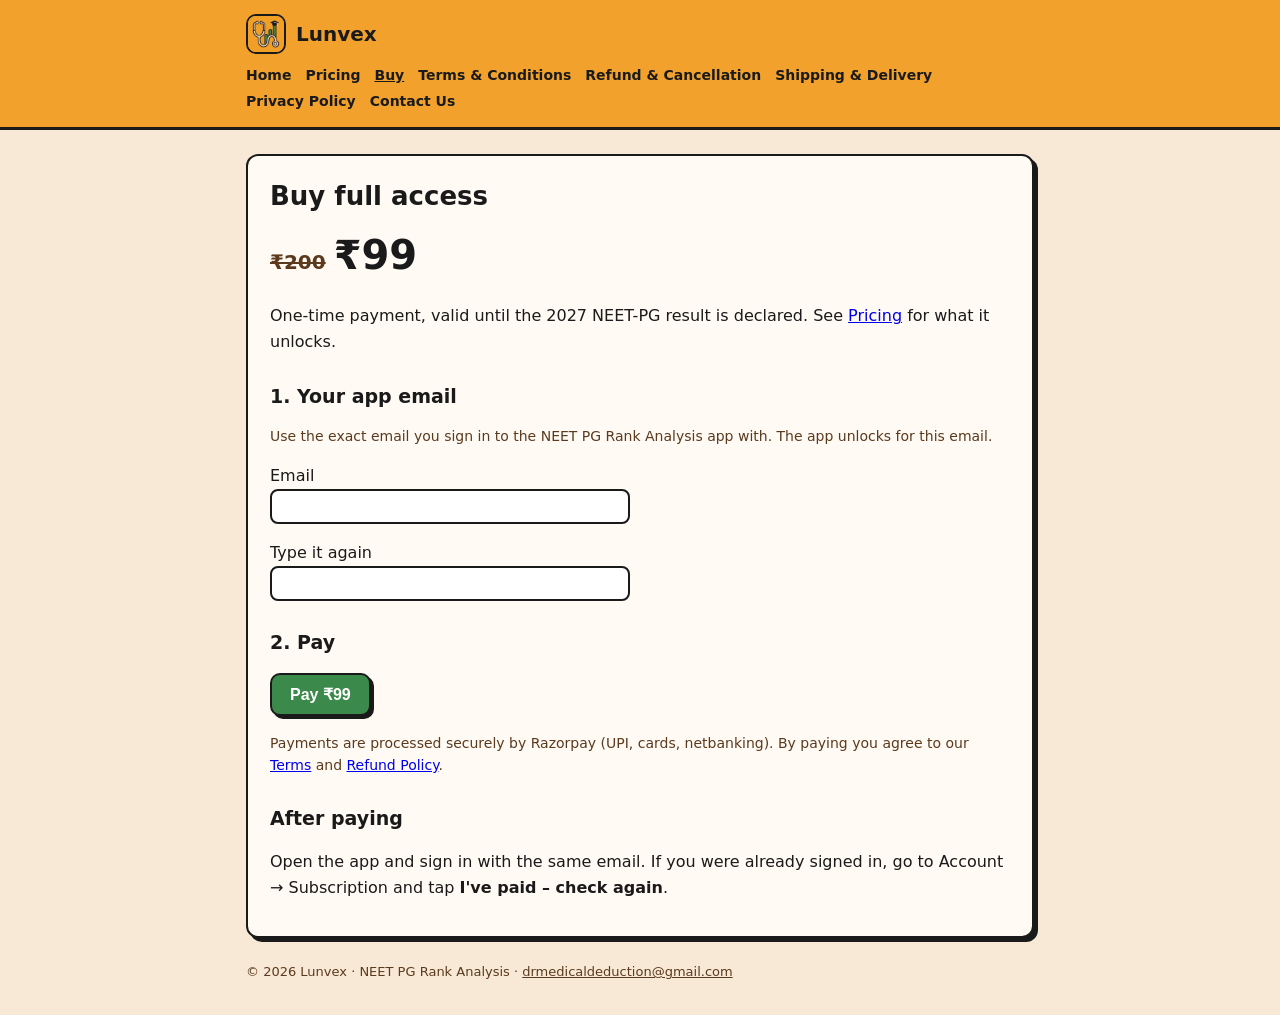
==== buy.html @ 87028dd6 "Add Buy page (Razorpay) and describe website payments Co-Authored-By: Claude Opus 5.5 <noreply@anthr" ====
<!DOCTYPE html>
<html lang="en">
<head>
<meta charset="UTF-8">
<meta name="viewport" content="width=device-width, initial-scale=1">
<title>Buy - NEET PG Rank Analysis by Lunvex</title>
<link rel="icon" type="image/png" href="favicon.png">
<link rel="stylesheet" href="style.css">
</head>
<body>
<header><div class="bar"><a class="brand" href="index.html"><img src="img/logo.png" width="40" height="40" alt="">Lunvex</a><nav><a href="index.html">Home</a><a href="pricing.html">Pricing</a><a href="buy.html" aria-current="page">Buy</a><a href="terms.html">Terms &amp; Conditions</a><a href="refund.html">Refund &amp; Cancellation</a><a href="shipping.html">Shipping &amp; Delivery</a><a href="privacy.html">Privacy Policy</a><a href="contact.html">Contact Us</a></nav></div></header>
<main>
<div class="card">
<h1>Buy full access</h1>
<p class="price"><span class="was">&#8377;200</span>&#8377;99</p>
<p>One-time payment, valid until the 2027 NEET-PG result is declared. See <a href="pricing.html">Pricing</a> for what it unlocks.</p>
<h2>1. Your app email</h2>
<p class="muted">Use the exact email you sign in to the NEET PG Rank Analysis app with. The app unlocks for this email.</p>
<p><label>Email<br><input id="email" type="email" autocomplete="email" style="width:100%;max-width:360px;padding:8px;border:2px solid var(--ink);border-radius:8px"></label></p>
<p><label>Type it again<br><input id="email2" type="email" autocomplete="off" style="width:100%;max-width:360px;padding:8px;border:2px solid var(--ink);border-radius:8px"></label></p>
<h2>2. Pay</h2>
<p><button id="pay" class="btn" type="button" style="cursor:pointer;font-size:16px">Pay &#8377;99</button></p>
<p id="msg" role="status" style="font-weight:700"></p>
<p class="muted">Payments are processed securely by Razorpay (UPI, cards, netbanking). By paying you agree to our <a href="terms.html">Terms</a> and <a href="refund.html">Refund Policy</a>.</p>
<h2>After paying</h2>
<p>Open the app and sign in with the same email. If you were already signed in, go to Account &rarr; Subscription and tap <strong>I've paid &ndash; check again</strong>.</p>
</div>
<script src="https://checkout.razorpay.com/v1/checkout.js"></script>
<script>
(function () {
  var BASE = "https://us-central1-neet-pg-allotment-explorer.cloudfunctions.net";
  var msg = document.getElementById("msg");
  var btn = document.getElementById("pay");
  function say(t, ok) { msg.textContent = t; msg.style.color = ok ? "var(--green)" : "var(--brown)"; }
  function post(path, body) {
    return fetch(BASE + "/" + path, {method: "POST", headers: {"Content-Type": "application/json"}, body: JSON.stringify(body)})
      .then(function (r) { return r.json().then(function (j) { if (!r.ok) throw new Error(j.error || "Request failed"); return j; }); });
  }
  btn.addEventListener("click", function () {
    var e1 = document.getElementById("email").value.trim().toLowerCase();
    var e2 = document.getElementById("email2").value.trim().toLowerCase();
    if (!/^[^\s@]+@[^\s@]+\.[^\s@]+$/.test(e1)) { say("Enter a valid email address."); return; }
    if (e1 !== e2) { say("The two emails don't match."); return; }
    btn.disabled = true; say("Starting payment...", true);
    post("createWebOrder", {email: e1}).then(function (o) {
      var rzp = new Razorpay({
        key: o.keyId, amount: o.amount, currency: "INR", order_id: o.orderId,
        name: "Lunvex", description: "NEET PG Rank Analysis - Full Access",
        prefill: {email: o.email}, theme: {color: "#f2a22c"},
        handler: function (resp) {
          say("Confirming payment...", true);
          post("confirmWebPayment", resp).then(function (r) {
            if (r.status === "paid") say("Payment received. Your app is unlocked for " + r.email + ".", true);
            else say("Payment received and being confirmed. Your app will unlock within a few minutes.", true);
          }).catch(function (err) { say(err.message); });
        },
        modal: {ondismiss: function () { btn.disabled = false; say("Payment cancelled."); }}
      });
      rzp.on("payment.failed", function () { btn.disabled = false; say("Payment failed. Please try again."); });
      rzp.open();
    }).catch(function (err) { btn.disabled = false; say(err.message); });
  });
})();
</script>
</main>
<footer>&copy; 2026 Lunvex &middot; NEET PG Rank Analysis &middot; <a href="mailto:drmedicaldeduction@gmail.com">drmedicaldeduction@gmail.com</a></footer>
</body>
</html>
---- style.css ----
:root{--ink:#1a1a1a;--orange:#f2a22c;--cream:#f8e9d6;--panel:#fffaf3;--brown:#5b3a1e;--green:#3c8a4b}
*{box-sizing:border-box}
body{margin:0;font-family:system-ui,-apple-system,"Segoe UI",Roboto,sans-serif;background:var(--cream);color:var(--ink);line-height:1.6}
header{background:var(--orange);border-bottom:3px solid var(--ink)}
.bar{max-width:820px;margin:0 auto;padding:14px 16px;display:flex;flex-wrap:wrap;align-items:center;gap:10px 18px}
.brand{font-weight:900;font-size:20px;color:var(--ink);text-decoration:none;margin-right:auto;display:flex;align-items:center;gap:10px}
.brand img{border:2px solid var(--ink);border-radius:10px}
nav{display:flex;flex-wrap:wrap;gap:4px 14px}
nav a{color:var(--ink);text-decoration:none;font-weight:600;font-size:14px}
nav a:hover,nav a[aria-current]{text-decoration:underline}
main{max-width:820px;margin:24px auto;padding:0 16px}
.card{background:var(--panel);border:2px solid var(--ink);border-radius:12px;box-shadow:4px 4px 0 var(--ink);padding:20px 22px;margin-bottom:22px}
h1{font-size:26px;margin:0 0 6px}
h2{font-size:19px;margin:26px 0 6px}
.card > h2:first-child{margin-top:0}
.muted{color:var(--brown);font-size:14px}
.price{font-size:40px;font-weight:900;margin:4px 0}
.was{text-decoration:line-through;color:var(--brown);font-size:20px;margin-right:8px}
.btn{display:inline-block;background:var(--green);color:#fff;font-weight:700;padding:10px 18px;border:2px solid var(--ink);border-radius:10px;text-decoration:none;box-shadow:3px 3px 0 var(--ink)}
dl{display:grid;grid-template-columns:max-content 1fr;gap:6px 16px;margin:0}
dt{font-weight:700}
dd{margin:0}
.shots{display:grid;grid-template-columns:repeat(auto-fit,minmax(160px,1fr));gap:16px;margin-top:10px}
.shots figure{margin:0;text-align:center}
.shots img{width:100%;max-width:240px;height:auto;border:2px solid var(--ink);border-radius:14px;box-shadow:3px 3px 0 var(--ink)}
.shots figcaption{font-size:13px;color:var(--brown);margin-top:6px}
footer{max-width:820px;margin:0 auto 32px;padding:0 16px;font-size:13px;color:var(--brown)}
footer a{color:var(--brown)}
@media (max-width:520px){dl{grid-template-columns:1fr}dd{margin-bottom:8px}}
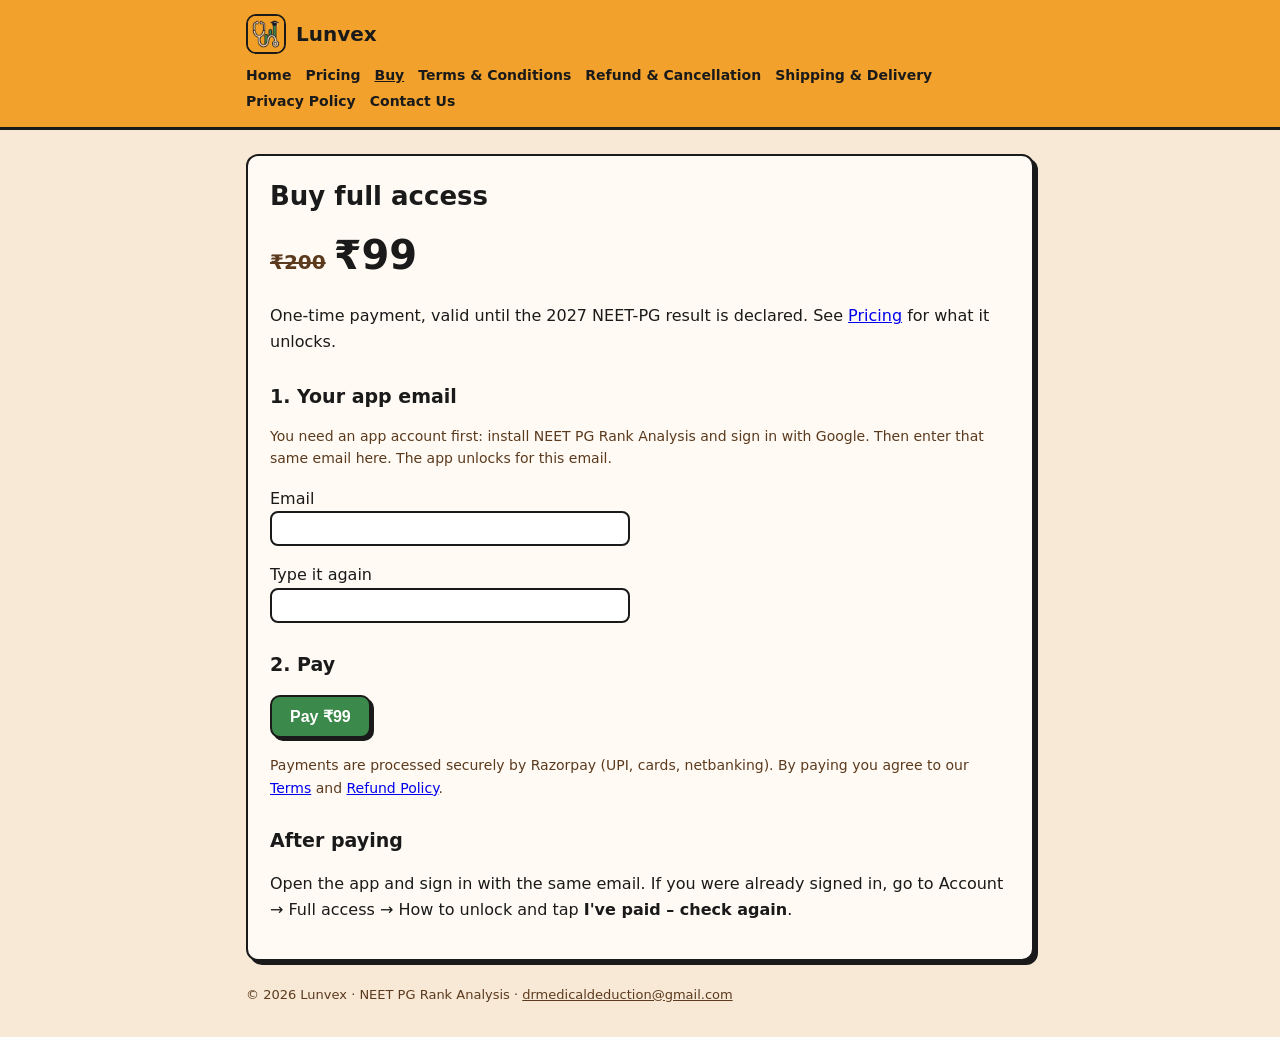
==== commit 24b1d0e5: "Show Buy page; refund if the app does not unlock Co-Authored-By: Claude Opus 5.5 <noreply@anthropic." ====
--- a/buy.html
+++ b/buy.html
@@ -15,7 +15,7 @@
 <p class="price"><span class="was">&#8377;200</span>&#8377;99</p>
 <p>One-time payment, valid until the 2027 NEET-PG result is declared. See <a href="pricing.html">Pricing</a> for what it unlocks.</p>
 <h2>1. Your app email</h2>
-<p class="muted">Use the exact email you sign in to the NEET PG Rank Analysis app with. The app unlocks for this email.</p>
+<p class="muted">You need an app account first: install NEET PG Rank Analysis and sign in with Google. Then enter that same email here. The app unlocks for this email.</p>
 <p><label>Email<br><input id="email" type="email" autocomplete="email" style="width:100%;max-width:360px;padding:8px;border:2px solid var(--ink);border-radius:8px"></label></p>
 <p><label>Type it again<br><input id="email2" type="email" autocomplete="off" style="width:100%;max-width:360px;padding:8px;border:2px solid var(--ink);border-radius:8px"></label></p>
 <h2>2. Pay</h2>
@@ -23,7 +23,7 @@
 <p id="msg" role="status" style="font-weight:700"></p>
 <p class="muted">Payments are processed securely by Razorpay (UPI, cards, netbanking). By paying you agree to our <a href="terms.html">Terms</a> and <a href="refund.html">Refund Policy</a>.</p>
 <h2>After paying</h2>
-<p>Open the app and sign in with the same email. If you were already signed in, go to Account &rarr; Subscription and tap <strong>I've paid &ndash; check again</strong>.</p>
+<p>Open the app and sign in with the same email. If you were already signed in, go to Account &rarr; Full access &rarr; How to unlock and tap <strong>I've paid &ndash; check again</strong>.</p>
 </div>
 <script src="https://checkout.razorpay.com/v1/checkout.js"></script>
 <script>
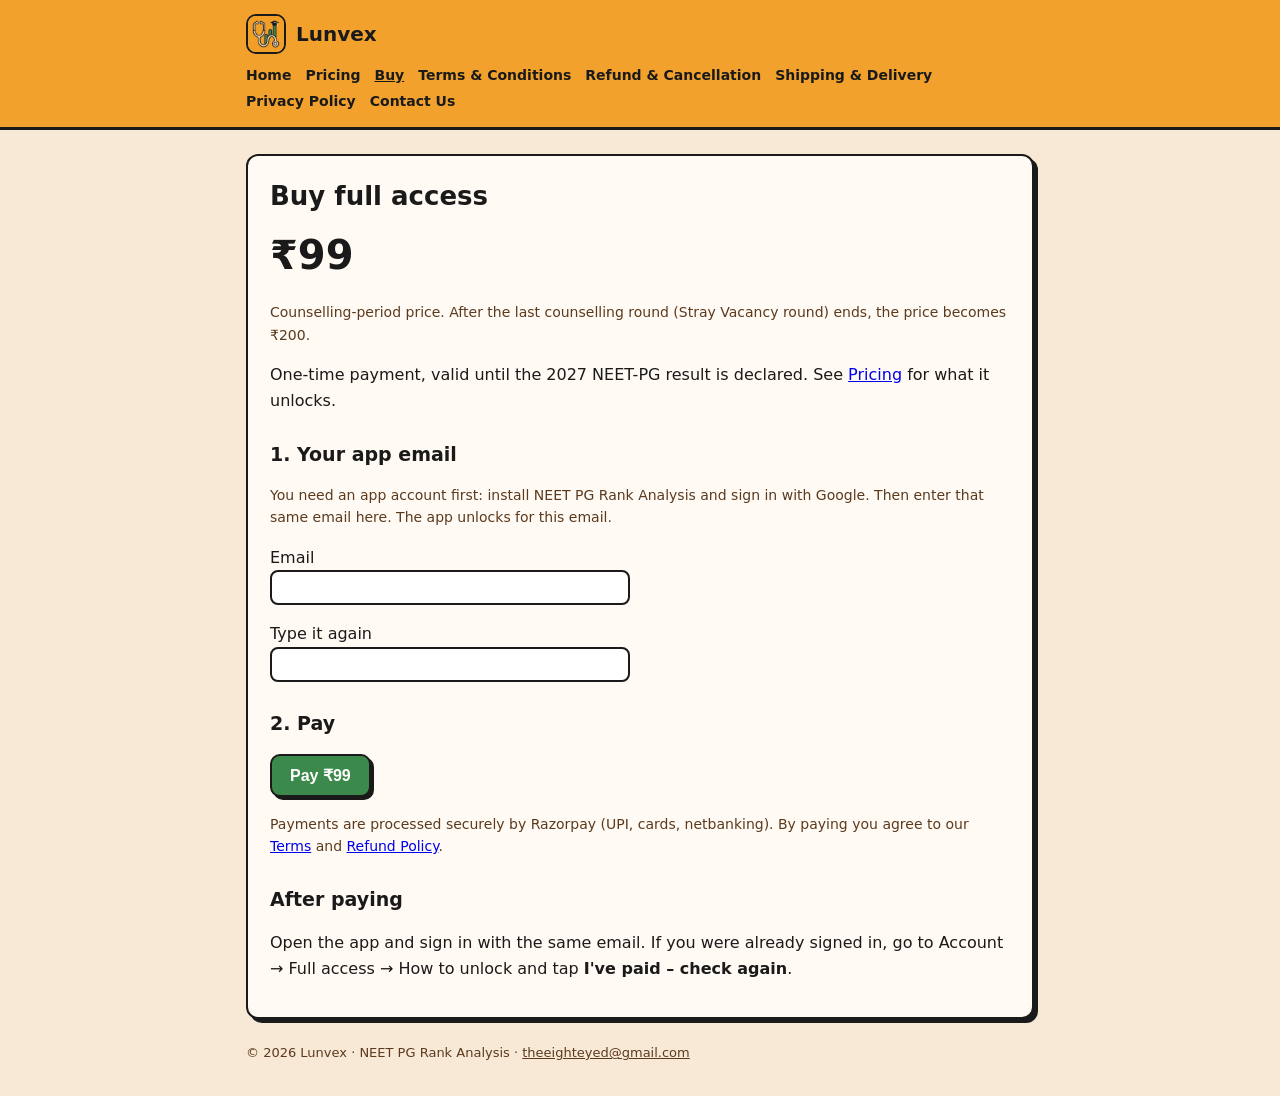
==== commit b3271a8e: "Privacy: what account deletion removes and keeps; honest counselling-period price; Google sign-in in" ====
--- a/buy.html
+++ b/buy.html
@@ -12,7 +12,8 @@
 <main>
 <div class="card">
 <h1>Buy full access</h1>
-<p class="price"><span class="was">&#8377;200</span>&#8377;99</p>
+<p class="price">&#8377;99</p>
+<p class="muted">Counselling-period price. After the last counselling round (Stray Vacancy round) ends, the price becomes &#8377;200.</p>
 <p>One-time payment, valid until the 2027 NEET-PG result is declared. See <a href="pricing.html">Pricing</a> for what it unlocks.</p>
 <h2>1. Your app email</h2>
 <p class="muted">You need an app account first: install NEET PG Rank Analysis and sign in with Google. Then enter that same email here. The app unlocks for this email.</p>
@@ -63,6 +64,6 @@
 })();
 </script>
 </main>
-<footer>&copy; 2026 Lunvex &middot; NEET PG Rank Analysis &middot; <a href="mailto:drmedicaldeduction@gmail.com">drmedicaldeduction@gmail.com</a></footer>
+<footer>&copy; 2026 Lunvex &middot; NEET PG Rank Analysis &middot; <a href="mailto:theeighteyed@gmail.com">theeighteyed@gmail.com</a></footer>
 </body>
 </html>
